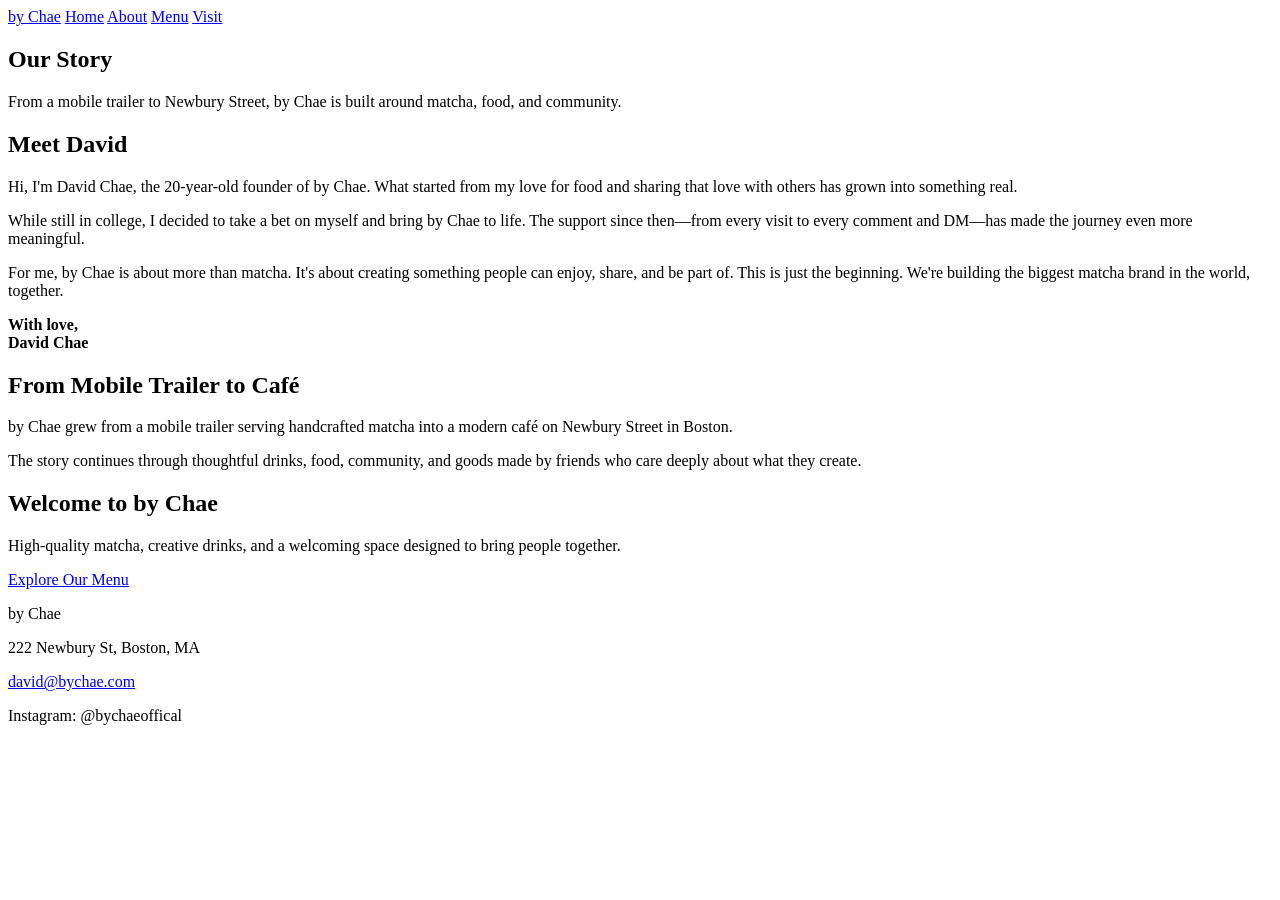
==== about.html @ 5d6608b9 "Add final client content to all pages" ====
<!DOCTYPE html>
<html lang="en">

<head>
    <meta charset="UTF-8">
    <meta name="viewport" content="width=device-width, initial-scale=1.0">
    <title>Our Story | by Chae</title>
</head>

<body>

    <header>
        <nav>
            <a href="index.html">by Chae</a>

            <a href="index.html">Home</a>
            <a href="about.html">About</a>
            <a href="menu.html">Menu</a>
            <a href="visit.html">Visit</a>
        </nav>
    </header>

    <main>

        <section>
            <h1>Our Story</h1>
            <p>
                From a mobile trailer to Newbury Street,
                by Chae is built around matcha, food, and community.
            </p>
        </section>

        <section>
            <h2>Meet David</h2>

            <p>
                Hi, I'm David Chae, the 20-year-old founder of by Chae.
                What started from my love for food and sharing that love
                with others has grown into something real.
            </p>

            <p>
                While still in college, I decided to take a bet on myself
                and bring by Chae to life. The support since then—from
                every visit to every comment and DM—has made the journey
                even more meaningful.
            </p>

            <p>
                For me, by Chae is about more than matcha. It's about
                creating something people can enjoy, share, and be part
                of. This is just the beginning. We're building the biggest
                matcha brand in the world, together.
            </p>

            <p>
                <strong>
                    With love,<br>
                    David Chae
                </strong>
            </p>
        </section>

        <section>
            <h2>From Mobile Trailer to Café</h2>

            <p>
                by Chae grew from a mobile trailer serving handcrafted
                matcha into a modern café on Newbury Street in Boston.
            </p>

            <p>
                The story continues through thoughtful drinks, food,
                community, and goods made by friends who care deeply
                about what they create.
            </p>
        </section>

        <section>
            <h2>Welcome to by Chae</h2>

            <p>
                High-quality matcha, creative drinks, and a welcoming
                space designed to bring people together.
            </p>

            <a href="menu.html">Explore Our Menu</a>
        </section>

    </main>

    <footer>
        <p>by Chae</p>
        <p>222 Newbury St, Boston, MA</p>
        <p>
            <a href="mailto:david@bychae.com">david@bychae.com</a>
        </p>
        <p>Instagram: @bychaeoffical</p>
    </footer>

</body>

</html>
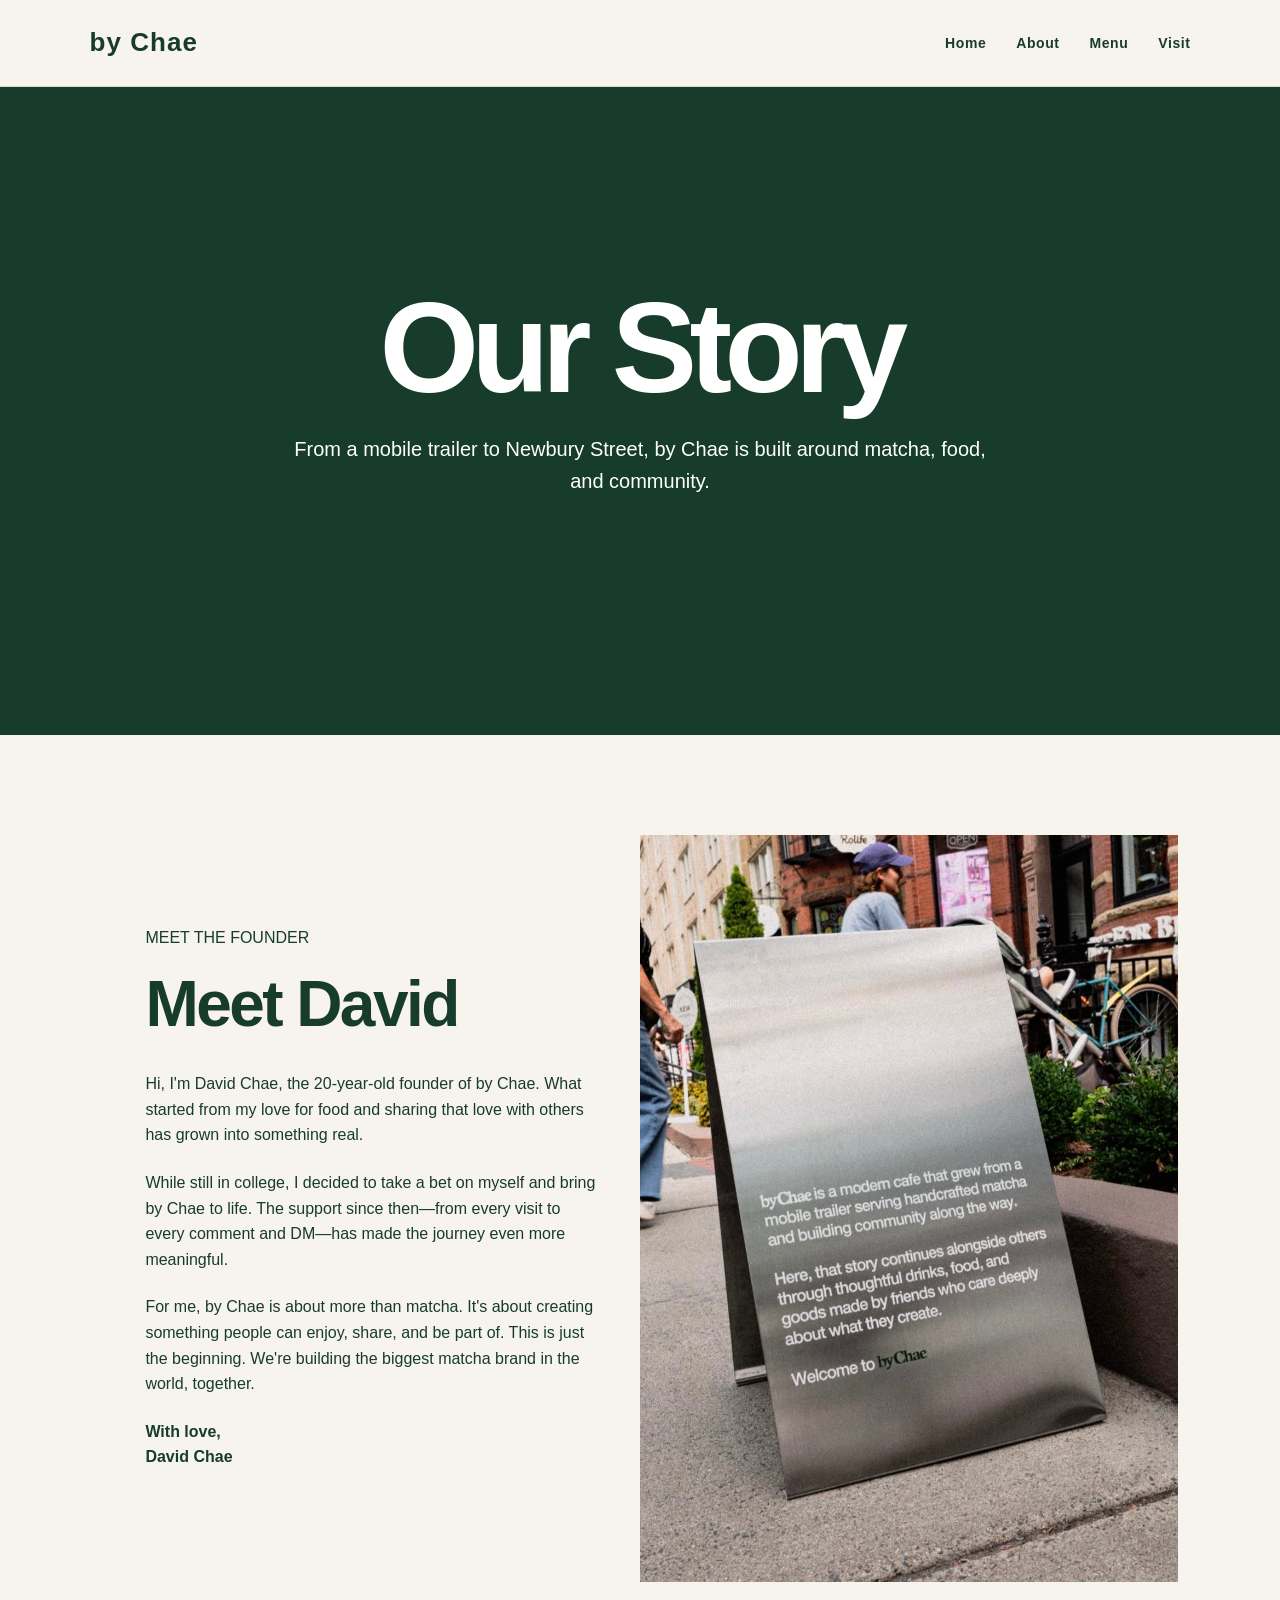
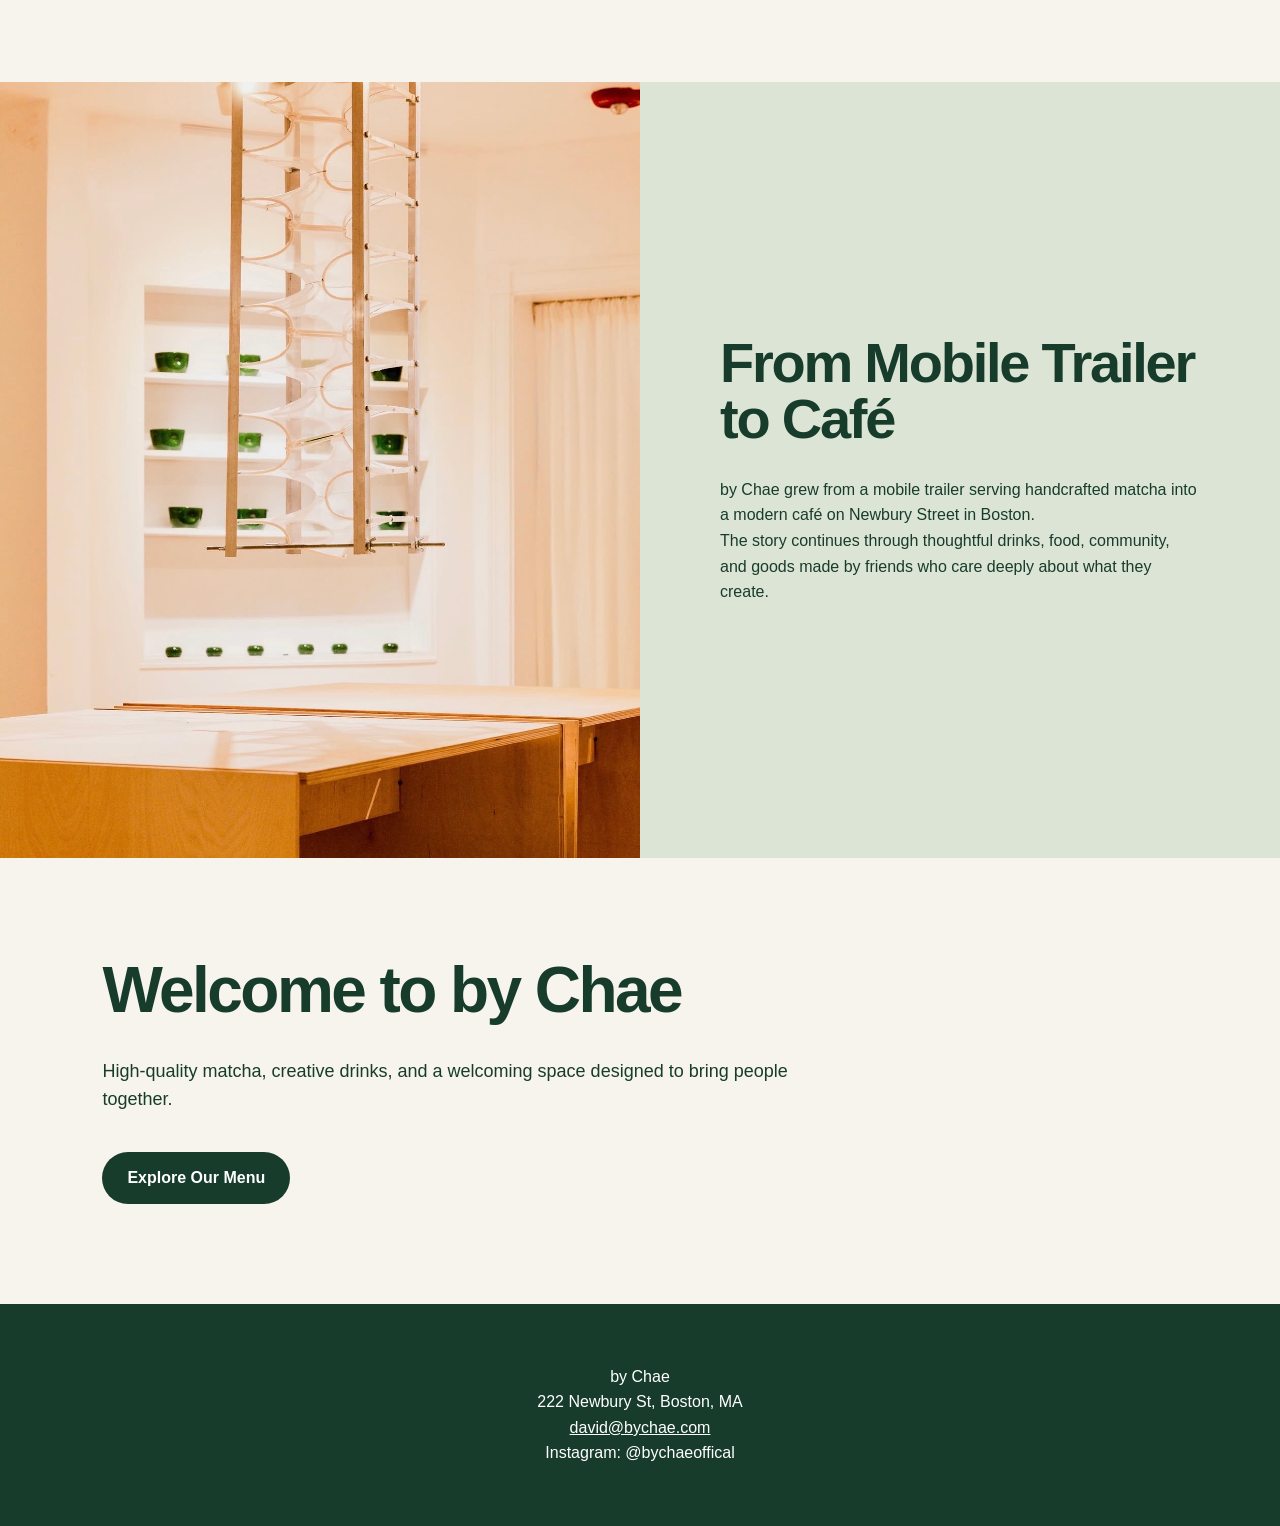
==== commit bb749298: "Finish website design and client content" ====
--- a/about.html
+++ b/about.html
@@ -5,8 +5,8 @@
     <meta charset="UTF-8">
     <meta name="viewport" content="width=device-width, initial-scale=1.0">
     <title>Our Story | by Chae</title>
+    <link rel="stylesheet" href="styles.css">
 </head>
-
 <body>
 
     <header>
@@ -30,51 +30,59 @@
             </p>
         </section>
 
-        <section>
-            <h2>Meet David</h2>
+        <section class="david-section">
+    <div class="david-content">
+        <p class="eyebrow">MEET THE FOUNDER</p>
+        <h2>Meet David</h2>
 
-            <p>
-                Hi, I'm David Chae, the 20-year-old founder of by Chae.
-                What started from my love for food and sharing that love
-                with others has grown into something real.
-            </p>
+        <p>
+            Hi, I'm David Chae, the 20-year-old founder of by Chae.
+            What started from my love for food and sharing that love
+            with others has grown into something real.
+        </p>
 
-            <p>
-                While still in college, I decided to take a bet on myself
-                and bring by Chae to life. The support since then—from
-                every visit to every comment and DM—has made the journey
-                even more meaningful.
-            </p>
+        <p>
+            While still in college, I decided to take a bet on myself
+            and bring by Chae to life. The support since then—from
+            every visit to every comment and DM—has made the journey
+            even more meaningful.
+        </p>
 
-            <p>
-                For me, by Chae is about more than matcha. It's about
-                creating something people can enjoy, share, and be part
-                of. This is just the beginning. We're building the biggest
-                matcha brand in the world, together.
-            </p>
+        <p>
+            For me, by Chae is about more than matcha. It's about
+            creating something people can enjoy, share, and be part
+            of. This is just the beginning. We're building the biggest
+            matcha brand in the world, together.
+        </p>
 
-            <p>
-                <strong>
-                    With love,<br>
-                    David Chae
-                </strong>
-            </p>
-        </section>
+        <p><strong>With love,<br>David Chae</strong></p>
+    </div>
 
-        <section>
-            <h2>From Mobile Trailer to Café</h2>
+    <div class="david-image">
+        <img src="images/brand-story.jpg" alt="The story of by Chae">
+    </div>
+</section>
 
-            <p>
-                by Chae grew from a mobile trailer serving handcrafted
-                matcha into a modern café on Newbury Street in Boston.
-            </p>
+        <section class="trailer-section">
+    <div class="trailer-image">
+        <img src="images/store-interior.jpg" alt="Inside the by Chae cafe">
+    </div>
 
-            <p>
-                The story continues through thoughtful drinks, food,
-                community, and goods made by friends who care deeply
-                about what they create.
-            </p>
-        </section>
+    <div class="trailer-content">
+        <h2>From Mobile Trailer to Café</h2>
+
+        <p>
+            by Chae grew from a mobile trailer serving handcrafted
+            matcha into a modern café on Newbury Street in Boston.
+        </p>
+
+        <p>
+            The story continues through thoughtful drinks, food,
+            community, and goods made by friends who care deeply
+            about what they create.
+        </p>
+    </div>
+</section>
 
         <section>
             <h2>Welcome to by Chae</h2>
--- a/styles.css
+++ b/styles.css
@@ -0,0 +1,736 @@
+:root {
+    --green: #173c2b;
+    --light-green: #dce5d5;
+    --cream: #f7f4ed;
+    --white: #ffffff;
+    --text: #173c2b;
+}
+
+* {
+    box-sizing: border-box;
+    margin: 0;
+    padding: 0;
+}
+
+body {
+    font-family: Arial, Helvetica, sans-serif;
+    background: var(--cream);
+    color: var(--text);
+    line-height: 1.6;
+}
+
+header {
+    background: var(--cream);
+    padding: 22px 7%;
+    position: sticky;
+    top: 0;
+    z-index: 100;
+    border-bottom: 1px solid rgba(23, 60, 43, 0.12);
+}
+
+nav {
+    max-width: 1200px;
+    margin: auto;
+    display: flex;
+    justify-content: space-between;
+    align-items: center;
+    gap: 30px;
+}
+
+nav a {
+    color: var(--green);
+    text-decoration: none;
+    font-size: 14px;
+    font-weight: 600;
+    letter-spacing: 0.04em;
+}
+
+nav a:first-child {
+    font-size: 26px;
+    font-weight: 700;
+    margin-right: auto;
+}
+
+nav a:hover {
+    opacity: 0.6;
+}
+
+main > section:first-child {
+    min-height: 72vh;
+    background: var(--green);
+    color: var(--white);
+    display: flex;
+    flex-direction: column;
+    justify-content: center;
+    align-items: center;
+    text-align: center;
+    padding: 80px 8%;
+}
+
+main > section:first-child h1 {
+    font-size: clamp(64px, 10vw, 140px);
+    line-height: 0.9;
+    letter-spacing: -0.06em;
+    margin-bottom: 28px;
+}
+
+main > section:first-child p {
+    font-size: 20px;
+    margin-bottom: 35px;
+}
+
+main > section:first-child a {
+    display: inline-block;
+    background: var(--cream);
+    color: var(--green);
+    padding: 13px 25px;
+    margin: 6px;
+    border-radius: 100px;
+    text-decoration: none;
+    font-weight: 600;
+    transition: 0.2s ease;
+}
+
+main > section:first-child a:hover {
+    transform: translateY(-2px);
+    background: var(--white);
+}
+
+section {
+    padding: 100px 8%;
+}
+
+section:nth-child(3) {
+    background: var(--light-green);
+}
+
+section h2 {
+    font-size: clamp(36px, 5vw, 65px);
+    line-height: 1;
+    letter-spacing: -0.04em;
+    margin-bottom: 35px;
+}
+
+section > p {
+    max-width: 700px;
+    font-size: 18px;
+    margin-bottom: 18px;
+}
+
+article {
+    background: var(--white);
+    border-radius: 20px;
+    padding: 30px;
+    margin: 18px 0;
+    max-width: 700px;
+    transition: transform 0.2s ease;
+}
+
+article:hover {
+    transform: translateY(-4px);
+}
+
+article h3 {
+    font-size: 25px;
+    margin-bottom: 8px;
+}
+
+section > a {
+    display: inline-block;
+    background: var(--green);
+    color: var(--white);
+    padding: 13px 25px;
+    border-radius: 100px;
+    text-decoration: none;
+    margin-top: 20px;
+    font-weight: 600;
+}
+
+footer {
+    background: var(--green);
+    color: var(--white);
+    padding: 60px 8%;
+    text-align: center;
+}
+
+footer a {
+    color: var(--white);
+}
+
+@media (max-width: 700px) {
+    header {
+        padding: 18px 5%;
+    }
+
+    nav {
+        flex-wrap: wrap;
+        gap: 12px 18px;
+    }
+
+    nav a:first-child {
+        width: 100%;
+        font-size: 24px;
+    }
+
+    nav a {
+        font-size: 13px;
+    }
+
+    section {
+        padding: 70px 6%;
+    }
+
+    main > section:first-child {
+        min-height: 65vh;
+        padding: 70px 6%;
+    }
+
+    main > section:first-child h1 {
+        font-size: 65px;
+    }
+}
+/* New homepage hero */
+
+.hero {
+    min-height: 82vh !important;
+    display: grid !important;
+    grid-template-columns: 1fr 1fr;
+    padding: 0 !important;
+    background: var(--cream) !important;
+    color: var(--green) !important;
+    text-align: left !important;
+}
+
+.hero-text {
+    display: flex;
+    flex-direction: column;
+    justify-content: center;
+    align-items: flex-start;
+    padding: 70px 8vw;
+}
+
+.hero .eyebrow {
+    font-size: 12px;
+    font-weight: 700;
+    letter-spacing: 0.15em;
+    margin-bottom: 25px;
+}
+
+.hero h1 {
+    font-size: clamp(60px, 7vw, 110px) !important;
+    line-height: 0.88 !important;
+    letter-spacing: -0.06em;
+    margin-bottom: 35px !important;
+}
+
+.hero-description {
+    max-width: 430px;
+    font-size: 18px !important;
+    margin-bottom: 30px !important;
+}
+
+.hero a {
+    background: var(--green) !important;
+    color: var(--white) !important;
+    padding: 14px 25px !important;
+    border-radius: 100px;
+    text-decoration: none;
+    font-weight: 600;
+}
+
+.hero-image {
+    height: 82vh;
+    overflow: hidden;
+}
+
+.hero-image img {
+    width: 100%;
+    height: 100%;
+    object-fit: cover;
+    display: block;
+}
+
+@media (max-width: 750px) {
+    .hero {
+        grid-template-columns: 1fr !important;
+    }
+
+    .hero-text {
+        padding: 70px 7%;
+    }
+
+    .hero-image {
+        height: 55vh;
+    }
+
+    .hero h1 {
+        font-size: 60px !important;
+    }
+}
+/* Story section */
+
+.story-section {
+    display: grid;
+    grid-template-columns: 1fr 1fr;
+    padding: 0;
+    background: var(--cream);
+    min-height: 700px;
+}
+
+.story-image {
+    min-height: 700px;
+    overflow: hidden;
+}
+
+.story-image img {
+    width: 100%;
+    height: 100%;
+    object-fit: cover;
+    display: block;
+}
+
+.story-text {
+    display: flex;
+    flex-direction: column;
+    justify-content: center;
+    align-items: flex-start;
+    padding: 80px 10%;
+}
+
+.story-text .eyebrow {
+    font-size: 12px;
+    font-weight: 700;
+    letter-spacing: 0.15em;
+    margin-bottom: 25px;
+}
+
+.story-text h2 {
+    font-size: clamp(42px, 5vw, 70px);
+    line-height: 1;
+    margin-bottom: 30px;
+}
+
+.story-text p {
+    max-width: 520px;
+    font-size: 17px;
+    margin-bottom: 18px;
+}
+
+.story-text a {
+    display: inline-block;
+    background: var(--green);
+    color: var(--white);
+    padding: 14px 25px;
+    border-radius: 100px;
+    text-decoration: none;
+    font-weight: 600;
+    margin-top: 15px;
+}
+
+@media (max-width: 750px) {
+    .story-section {
+        grid-template-columns: 1fr;
+    }
+
+    .story-image {
+        min-height: 450px;
+    }
+
+    .story-text {
+        padding: 70px 7%;
+    }
+}
+/* Featured drinks */
+
+.featured-section {
+    background: var(--light-green);
+    padding: 110px 8%;
+}
+
+.featured-heading {
+    max-width: 700px;
+    margin-bottom: 60px;
+}
+
+.featured-heading .eyebrow {
+    font-size: 12px;
+    font-weight: 700;
+    letter-spacing: 0.15em;
+    margin-bottom: 20px;
+}
+
+.featured-heading h2 {
+    font-size: clamp(50px, 7vw, 90px);
+    line-height: 0.95;
+    margin-bottom: 20px;
+}
+
+.featured-heading > p:last-child {
+    font-size: 18px;
+}
+
+.drink-grid {
+    display: grid;
+    grid-template-columns: repeat(3, 1fr);
+    gap: 20px;
+}
+
+.drink-card {
+    background: var(--cream);
+    border-radius: 24px;
+    padding: 40px 30px;
+    min-height: 330px;
+    display: flex;
+    flex-direction: column;
+    align-items: flex-start;
+}
+
+.drink-number {
+    font-size: 13px;
+    font-weight: 700;
+    opacity: 0.55;
+    margin-bottom: 70px;
+}
+
+.drink-card h3 {
+    font-size: 30px;
+    line-height: 1.05;
+    margin-bottom: 15px;
+}
+
+.drink-card p {
+    margin-bottom: 25px;
+}
+
+.drink-card strong {
+    margin-top: auto;
+    font-size: 20px;
+}
+
+.menu-button {
+    display: inline-block;
+    margin-top: 40px;
+    background: var(--green);
+    color: white;
+    padding: 15px 27px;
+    border-radius: 100px;
+    text-decoration: none;
+    font-weight: 600;
+}
+
+@media (max-width: 750px) {
+    .featured-section {
+        padding: 75px 7%;
+    }
+
+    .drink-grid {
+        grid-template-columns: 1fr;
+    }
+
+    .drink-card {
+        min-height: 260px;
+    }
+
+    .drink-number {
+        margin-bottom: 45px;
+    }
+}
+/* Visit section */
+
+.visit-section {
+    display: grid;
+    grid-template-columns: 1fr 1fr;
+    padding: 0;
+    background: var(--green);
+    color: var(--white);
+}
+
+.visit-content {
+    min-height: 650px;
+    display: flex;
+    flex-direction: column;
+    justify-content: center;
+    align-items: flex-start;
+    padding: 80px 10%;
+}
+
+.visit-content .eyebrow {
+    font-size: 12px;
+    font-weight: 700;
+    letter-spacing: 0.15em;
+    margin-bottom: 25px;
+}
+
+.visit-content h2 {
+    font-size: clamp(48px, 6vw, 80px);
+    line-height: 0.95;
+    margin-bottom: 35px;
+}
+
+.visit-address {
+    font-size: 20px;
+    font-weight: 600;
+    margin-bottom: 20px;
+}
+
+.visit-hours {
+    margin-bottom: 30px;
+}
+
+.visit-hours p {
+    margin-bottom: 5px;
+}
+
+.visit-content a {
+    display: inline-block;
+    background: var(--cream);
+    color: var(--green);
+    padding: 14px 25px;
+    border-radius: 100px;
+    text-decoration: none;
+    font-weight: 600;
+}
+
+.visit-image {
+    min-height: 650px;
+    overflow: hidden;
+}
+
+.visit-image img {
+    width: 100%;
+    height: 100%;
+    object-fit: cover;
+    display: block;
+}
+
+@media (max-width: 750px) {
+    .visit-section {
+        grid-template-columns: 1fr;
+    }
+
+    .visit-content {
+        min-height: auto;
+        padding: 75px 7%;
+    }
+
+  .visit-image {
+    height: 400px;
+}
+}
+/* Visit section */
+
+.visit-section {
+    display: grid;
+    grid-template-columns: 1fr 1fr;
+    padding: 0;
+    background: var(--green);
+    color: var(--white);
+}
+
+.visit-content {
+    min-height: 650px;
+    display: flex;
+    flex-direction: column;
+    justify-content: center;
+    align-items: flex-start;
+    padding: 80px 10%;
+}
+
+.visit-content .eyebrow {
+    font-size: 12px;
+    font-weight: 700;
+    letter-spacing: 0.15em;
+    margin-bottom: 25px;
+}
+
+.visit-content h2 {
+    font-size: clamp(48px, 6vw, 80px);
+    line-height: 0.95;
+    margin-bottom: 35px;
+}
+
+.visit-address {
+    font-size: 20px;
+    font-weight: 600;
+    margin-bottom: 20px;
+}
+
+.visit-hours {
+    margin-bottom: 30px;
+}
+
+.visit-hours p {
+    margin-bottom: 5px;
+}
+
+.visit-content a {
+    display: inline-block;
+    background: var(--cream);
+    color: var(--green);
+    padding: 14px 25px;
+    border-radius: 100px;
+    text-decoration: none;
+    font-weight: 600;
+}
+
+.visit-image {
+    height: 600px;
+    overflow: hidden;
+}
+
+.visit-image img {
+    width: 100%;
+    height: 100%;
+    object-fit: cover;
+    object-position: center;
+    display: block;
+}
+
+@media (max-width: 750px) {
+    .visit-section {
+        grid-template-columns: 1fr;
+    }
+
+    .visit-content {
+        min-height: auto;
+        padding: 75px 7%;
+    }
+
+    .visit-image {
+        min-height: 450px;
+    }
+}
+/* ABOUT PAGE - MEET DAVID */
+
+.david-section {
+    display: grid;
+    grid-template-columns: 1fr 1fr;
+    min-height: 700px;
+    background: var(--cream);
+}
+
+.david-content {
+    padding: 90px 8%;
+    display: flex;
+    flex-direction: column;
+    justify-content: center;
+}
+
+.david-content h2 {
+    font-size: clamp(3rem, 5vw, 5rem);
+    line-height: 1;
+    margin-bottom: 35px;
+}
+
+.david-content p {
+    max-width: 600px;
+    margin-bottom: 22px;
+    line-height: 1.6;
+}
+
+.david-image {
+    min-height: 700px;
+    overflow: hidden;
+}
+
+.david-image img {
+    width: 100%;
+    height: 100%;
+    object-fit: cover;
+    display: block;
+}
+
+@media (max-width: 750px) {
+    .david-section {
+        grid-template-columns: 1fr;
+    }
+
+    .david-content {
+        padding: 70px 7%;
+    }
+
+    .david-image {
+        min-height: 450px;
+    }
+}
+.trailer-section {
+    display: grid;
+    grid-template-columns: 1fr 1fr;
+    min-height: 600px;
+    padding: 0;
+}
+
+.trailer-image img {
+    width: 100%;
+    height: 100%;
+    object-fit: cover;
+    display: block;
+}
+
+.trailer-content {
+    padding: 80px;
+    display: flex;
+    flex-direction: column;
+    justify-content: center;
+}
+
+.trailer-content h2 {
+    font-size: 3.5rem;
+    margin-bottom: 30px;
+}
+
+@media (max-width: 768px) {
+    .trailer-section {
+        grid-template-columns: 1fr;
+    }
+
+    .trailer-image {
+        height: 400px;
+    }
+
+    .trailer-content {
+        padding: 50px 30px;
+    }
+
+    .trailer-content h2 {
+        font-size: 2.5rem;
+    }
+}
+/* MENU ITEM IMAGES */
+
+.menu-item img {
+    width: 250px;
+    height: 250px;
+    object-fit: contain;
+    display: block;
+    margin-top: 20px;
+}
+/* MENU ITEM IMAGES */
+
+.menu-item img {
+    width: 250px;
+    height: 250px;
+    object-fit: contain;
+    flex-shrink: 0;
+}
+
+.menu-item {
+    display: flex;
+    align-items: center;
+    justify-content: space-between;
+    gap: 30px;
+}
+.directions-button {
+    display: inline-block;
+    margin-top: 25px;
+    padding: 14px 24px;
+    background-color: #123f2d;
+    color: white;
+    text-decoration: none;
+    border-radius: 100px;
+    font-weight: 600;
+}
+
+.directions-button:hover {
+    opacity: 0.85;
+}
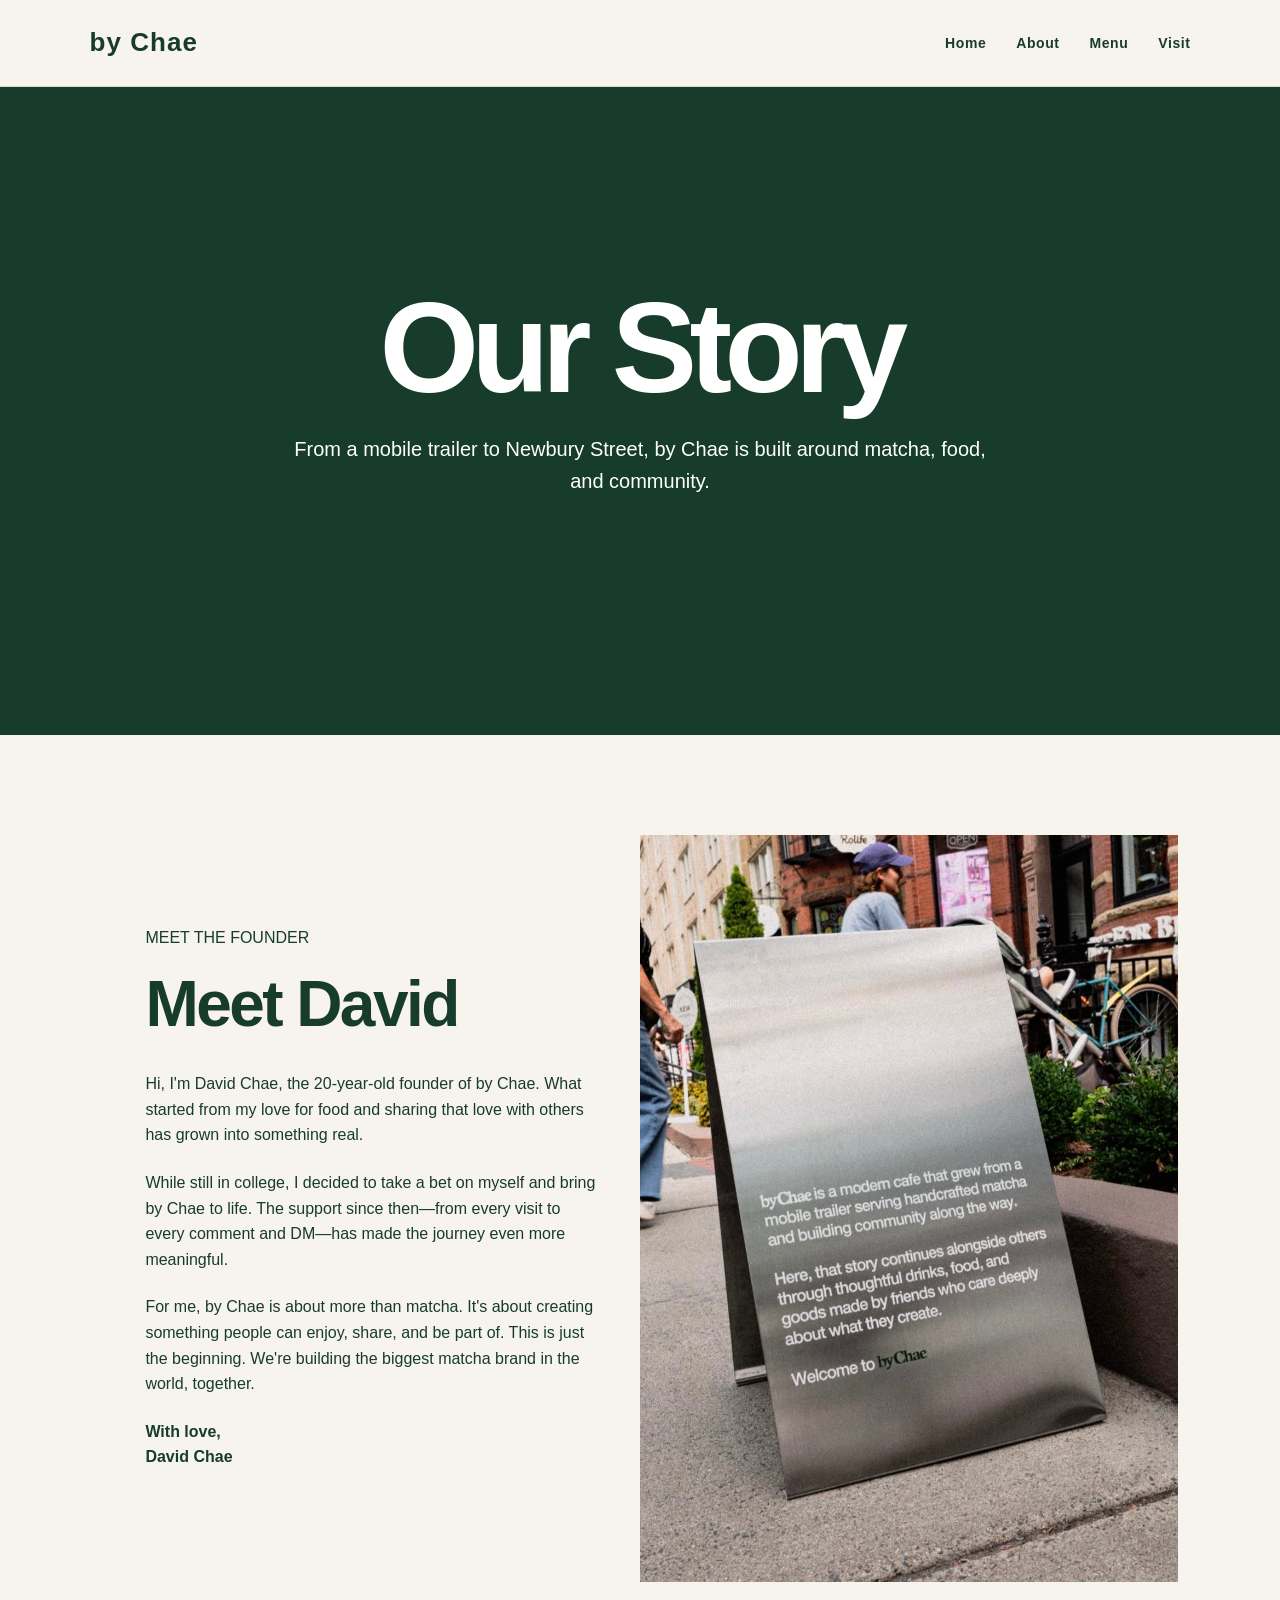
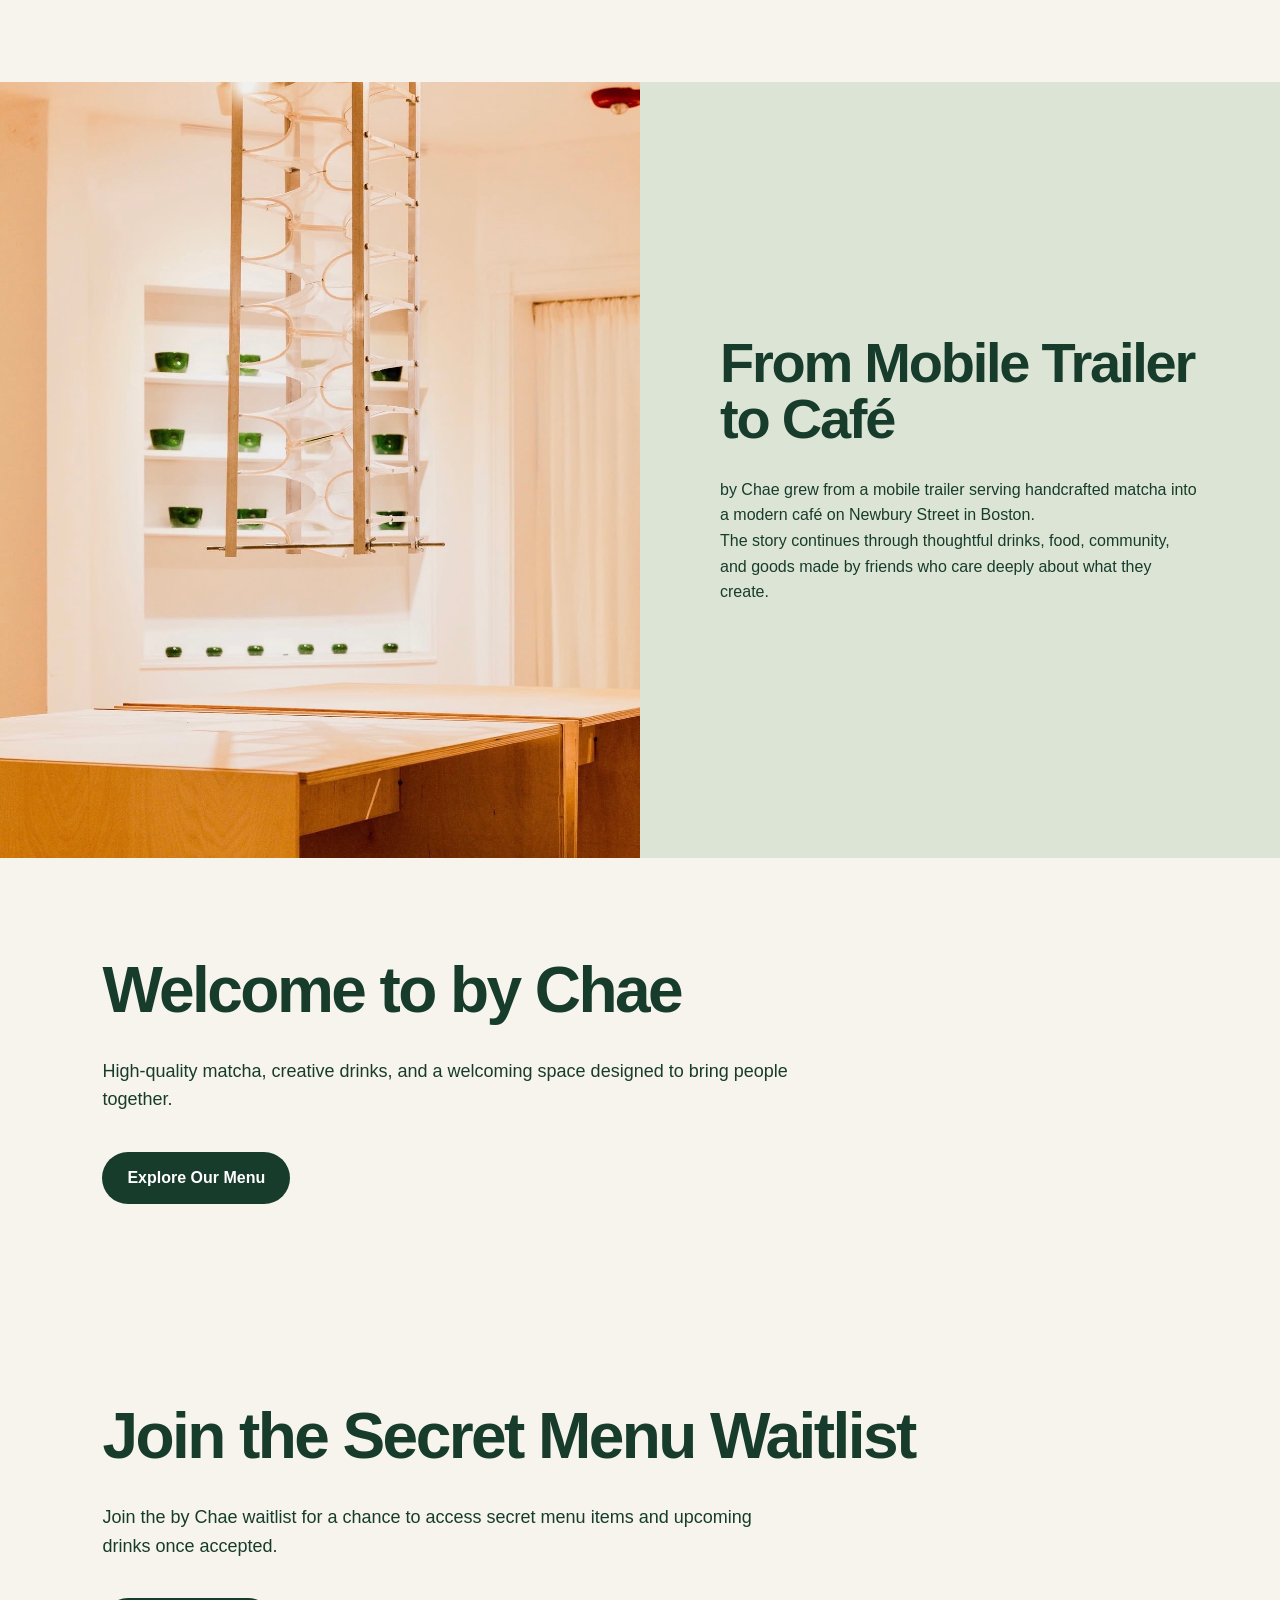
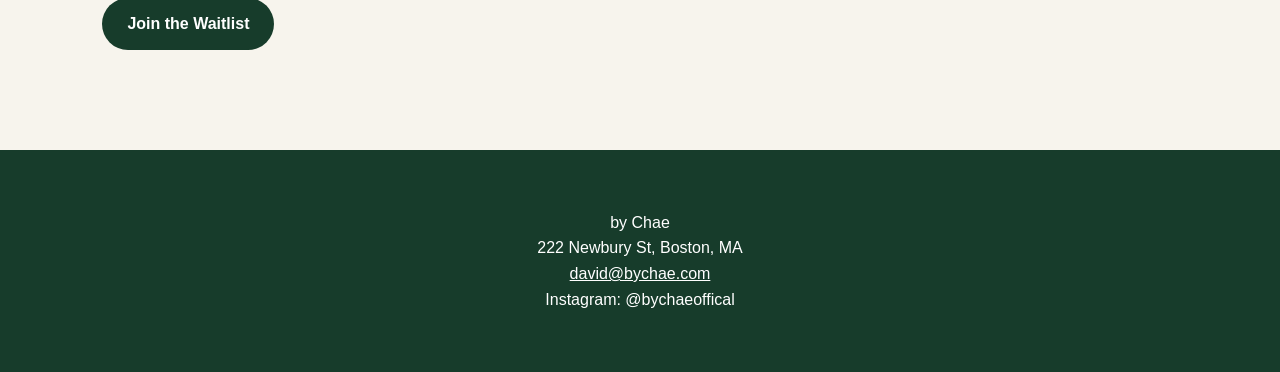
==== commit 694a66bb: "Add client waitlist and fix mobile menu images" ====
--- a/about.html
+++ b/about.html
@@ -95,6 +95,16 @@
             <a href="menu.html">Explore Our Menu</a>
         </section>
 
+        <section class="waitlist-section">
+    <h2>Join the Secret Menu Waitlist</h2>
+    <p>
+        Join the by Chae waitlist for a chance to access
+        secret menu items and upcoming drinks once accepted.
+    </p>
+    <a href="https://markitai.com/u/bychae/subscribe">
+        Join the Waitlist
+    </a>
+</section>
     </main>
 
     <footer>
--- a/styles.css
+++ b/styles.css
@@ -733,4 +733,31 @@
 
 .directions-button:hover {
     opacity: 0.85;
+}
+/* Keep menu images inside their cards */
+.menu-item-text {
+    min-width: 0;
+    overflow-wrap: anywhere;
+}
+
+.menu-item img {
+    max-width: 100%;
+    object-fit: contain;
+}
+
+/* Stack text and images on mobile */
+@media (max-width: 700px) {
+    .menu-item {
+        flex-direction: column;
+        align-items: stretch;
+        gap: 20px;
+        padding: 24px;
+    }
+
+    .menu-item img {
+        width: 100%;
+        max-width: 250px;
+        height: auto;
+        margin: 0 auto;
+    }
 }
